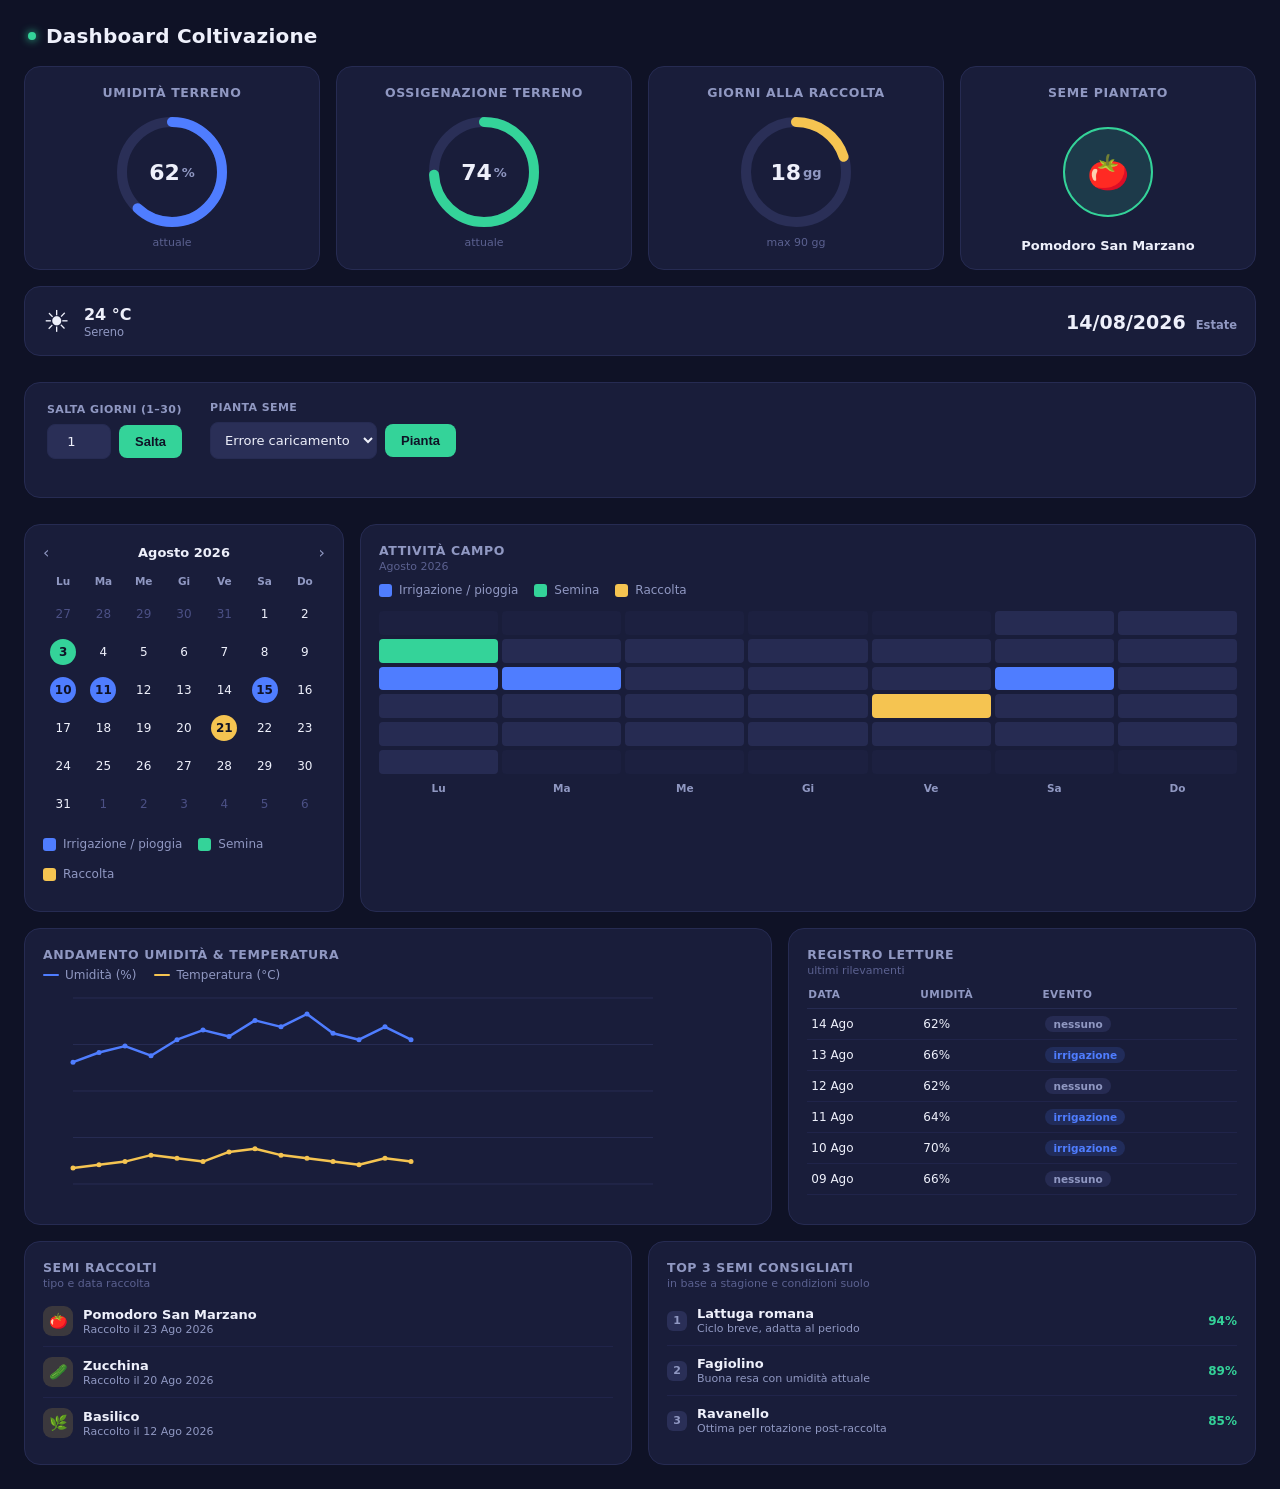
==== dashboard/dashboard.html @ 22bfe62a "all like previosly, but now i have demo of dashboard to do" ====
<!DOCTYPE html>
<html lang="it">
<head>
<meta charset="UTF-8">
<meta name="viewport" content="width=device-width, initial-scale=1.0">
<title>Dashboard Coltivazione</title>
<style>
  :root{
    --bg: #0f1226;
    --card: #191d3a;
    --card-border: #262b52;
    --text: #eef0fb;
    --text-dim: #9098c2;
    --track: #2a2f57;
    --blue: #4f7dff;     /* irrigazione / pioggia / umidità */
    --blue-soft: rgba(79,125,255,.16);
    --green: #34d399;    /* semina */
    --green-soft: rgba(52,211,153,.16);
    --yellow: #f5c451;   /* raccolta */
    --yellow-soft: rgba(245,196,81,.16);
    --grid-empty: #262b52;
    --radius: 16px;
  }
  *{box-sizing:border-box;}
  body{
    margin:0;
    background:var(--bg);
    color:var(--text);
    font-family:"Inter","Segoe UI",system-ui,-apple-system,sans-serif;
    padding:24px;
  }
  h1.page-title{
    font-size:20px;
    font-weight:700;
    letter-spacing:.2px;
    margin:0 0 18px 4px;
    display:flex;
    align-items:center;
    gap:10px;
  }
  h1.page-title .dot{width:8px;height:8px;border-radius:50%;background:var(--green);box-shadow:0 0 8px var(--green);}
  .grid{
    display:grid;
    grid-template-columns: repeat(4, 1fr);
    gap:16px;
    margin-bottom:16px;
  }
  .weather-bar{
    display:flex;
    align-items:center;
    justify-content:space-between;
    padding:14px 22px;
    margin:4px 0 26px;
  }
  .weather-left{display:flex;align-items:center;gap:14px;}
  .weather-icon{font-size:30px;line-height:1;}
  .weather-temp{font-size:16px;font-weight:700;}
  .weather-status{font-size:11.5px;color:var(--text-dim);margin-top:1px;}
  .weather-right{display:flex;align-items:baseline;gap:10px;}
  .weather-date{font-size:19px;color:var(--text);font-weight:700;}
  .weather-season{font-size:11.5px;color:var(--text-dim);font-weight:600;text-transform:capitalize;}
  .card{
    background:var(--card);
    border:1px solid var(--card-border);
    border-radius:var(--radius);
    padding:18px 18px 16px;
  }
  .card-title{
    font-size:12.5px;
    font-weight:600;
    color:var(--text-dim);
    text-transform:uppercase;
    letter-spacing:.6px;
    margin-bottom:2px;
  }
  .card-sub{
    font-size:11px;
    color:#5b6190;
  }

  /* ---- Gauges ---- */
  .gauge-card{display:flex;flex-direction:column;align-items:center;text-align:center;}
  .gauge-wrap{position:relative;width:120px;height:120px;margin:10px 0 4px;}
  .gauge-value{
    position:absolute; inset:0;
    display:flex; align-items:center; justify-content:center;
    font-size:22px; font-weight:700;
  }
  .gauge-value small{font-size:13px;color:var(--text-dim);margin-left:2px;font-weight:600;}

  /* ---- Row 2: calendar + heatmap ---- */
  .row2{
    display:grid;
    grid-template-columns: 320px 1fr;
    gap:16px;
    margin-bottom:16px;
  }
  .cal-header{display:flex;align-items:center;justify-content:space-between;margin-bottom:12px;}
  .cal-nav{cursor:pointer;color:var(--text-dim);font-size:16px;user-select:none;}
  .cal-title{font-size:13px;font-weight:600;}
  table.calendar{width:100%;border-collapse:collapse;}
  table.calendar th{
    font-size:10.5px;color:var(--text-dim);font-weight:600;padding-bottom:8px;
  }
  table.calendar td{
    text-align:center;
    font-size:12px;
    padding:6px 0;
    color:var(--text);
    position:relative;
  }
  table.calendar td span{
    display:inline-flex;
    align-items:center;justify-content:center;
    width:26px;height:26px;border-radius:50%;
  }
  td.dim span{color:#4b5085;}
  td.evt-irrigazione span{background:var(--blue);color:#0f1226;font-weight:700;}
  td.evt-semina span{background:var(--green);color:#0f1226;font-weight:700;}
  td.evt-raccolta span{background:var(--yellow);color:#0f1226;font-weight:700;}

  .heatmap-legend{display:flex;gap:16px;margin:10px 0 14px;flex-wrap:wrap;}
  .legend-item{display:flex;align-items:center;gap:7px;font-size:12px;color:var(--text-dim);}
  .legend-swatch{width:13px;height:13px;border-radius:3px;}
  .heatmap-body{display:flex;flex-direction:column;gap:4px;}
  .heatmap-grid{
    display:grid;
    gap:4px;
  }
  .hm-row{display:grid;gap:4px;grid-auto-flow:column;}
  .hm-cell{
    aspect-ratio:5/1;
    max-height:24px;
    border-radius:4px;
    background:var(--grid-empty);
  }
  .hm-cell.irrigazione{background:var(--blue);}
  .hm-cell.semina{background:var(--green);}
  .hm-cell.raccolta{background:var(--yellow);}
  .heatmap-cols{display:grid;gap:4px;font-size:10.5px;font-weight:600;color:var(--text-dim);text-align:center;margin-top:4px;}

  /* ---- Row3: chart + table ---- */
  .row3{
    display:grid;
    grid-template-columns: 1.6fr 1fr;
    gap:16px;
    margin-bottom:16px;
  }
  .chart-legend{display:flex;gap:18px;margin:6px 0 6px;}
  .chart-legend span{font-size:12px;color:var(--text-dim);display:flex;align-items:center;gap:6px;}
  .legend-line{width:16px;height:2px;border-radius:1px;}
  .chart-card{position:relative;}
  .chart-scroll{overflow-x:auto;overflow-y:hidden;}
  .chart-scroll::-webkit-scrollbar{height:6px;}
  .chart-scroll::-webkit-scrollbar-thumb{background:var(--track);border-radius:3px;}
  .chart-tooltip{
    position:absolute;
    display:none;
    pointer-events:none;
    background:#11142a;
    border:1px solid var(--card-border);
    border-radius:10px;
    padding:8px 10px;
    font-size:12px;
    white-space:nowrap;
    box-shadow:0 6px 18px rgba(0,0,0,.35);
    z-index:10;
  }
  .chart-tooltip .tt-date{font-weight:700;margin-bottom:4px;color:var(--text);}
  .chart-tooltip .tt-row{display:flex;align-items:center;gap:6px;color:var(--text-dim);margin-top:2px;}
  .chart-tooltip .tt-dot{width:8px;height:8px;border-radius:50%;flex-shrink:0;}
  .chart-vline{stroke:var(--text-dim);stroke-width:1;stroke-dasharray:3 3;opacity:.5;}
  table.readings{width:100%;border-collapse:collapse;font-size:12px;}
  table.readings th{
    text-align:left;color:var(--text-dim);font-weight:600;font-size:10.5px;
    text-transform:uppercase;letter-spacing:.4px;padding-bottom:8px;border-bottom:1px solid var(--card-border);
  }
  table.readings td{padding:7px 4px;border-bottom:1px solid #20244a;}
  .badge{
    display:inline-block;padding:2px 8px;border-radius:20px;font-size:10.5px;font-weight:700;
  }
  .badge.irrigazione{background:var(--blue-soft);color:var(--blue);}
  .badge.semina{background:var(--green-soft);color:var(--green);}
  .badge.raccolta{background:var(--yellow-soft);color:var(--yellow);}
  .badge.nessuno{background:#262b52;color:var(--text-dim);}

  /* ---- Row4: lists ---- */
  .row4{
    display:grid;
    grid-template-columns: 1fr 1fr;
    gap:16px;
  }
  .list-item{
    display:flex;align-items:center;justify-content:space-between;
    padding:10px 0;border-bottom:1px solid #20244a;
  }
  .list-item:last-child{border-bottom:none;}
  .li-left{display:flex;align-items:center;gap:10px;}
  .seed-icon{
    width:30px;height:30px;border-radius:9px;
    display:flex;align-items:center;justify-content:center;
    font-size:15px;flex-shrink:0;
  }
  .seed-name{font-size:13px;font-weight:600;}
  .seed-sub{font-size:11px;color:var(--text-dim);margin-top:1px;}
  .rank{
    width:20px;height:20px;border-radius:6px;background:var(--track);
    display:flex;align-items:center;justify-content:center;
    font-size:11px;font-weight:700;color:var(--text-dim);flex-shrink:0;
  }
  .score{font-size:12px;font-weight:700;color:var(--green);}

  /* ---- Controlli campo (comandi verso plantation_manager/terreno.py) ---- */
  .controls-bar{
    display:flex;
    gap:28px;
    flex-wrap:wrap;
    align-items:flex-end;
    margin:4px 0 26px;
    padding:18px 22px;
  }
  .control-group label{
    display:block;
    font-size:11px;
    color:var(--text-dim);
    font-weight:600;
    text-transform:uppercase;
    letter-spacing:.4px;
    margin-bottom:8px;
  }
  .control-row{display:flex;gap:8px;align-items:center;}
  .control-input, .control-select{
    background:var(--track);
    border:1px solid var(--card-border);
    border-radius:8px;
    color:var(--text);
    padding:9px 10px;
    font-size:13px;
    font-family:inherit;
  }
  .control-input{width:64px;text-align:center;}
  .control-select{min-width:160px;}
  .control-btn{
    background:var(--green);
    color:#0f1226;
    border:none;
    border-radius:8px;
    padding:9px 16px;
    font-size:13px;
    font-weight:700;
    cursor:pointer;
    white-space:nowrap;
  }
  .control-btn:disabled{
    background:var(--track);
    color:var(--text-dim);
    cursor:not-allowed;
  }
  .control-msg{font-size:11px;margin-top:6px;min-height:14px;}
  .control-msg.ok{color:var(--green);}
  .control-msg.errore{color:#f26d6d;}

  @media (max-width:1050px){
    .grid{grid-template-columns:repeat(2,1fr);}
    .row2, .row3, .row4{grid-template-columns:1fr;}
  }
</style>
</head>
<body>

<h1 class="page-title"><span class="dot"></span>Dashboard Coltivazione</h1>

<!-- ============ RIGA 1: GAUGE ============ -->
<div class="grid" id="gaugesRow"></div>

<!-- ============ ZONA METEO ============ -->
<div class="card weather-bar" id="weatherBar">
  <div class="weather-left">
    <span class="weather-icon" id="weatherIcon">☀️</span>
    <div>
      <div class="weather-temp" id="weatherTemp">-- °C</div>
      <div class="weather-status" id="weatherStatus">Sereno</div>
    </div>
  </div>
  <div class="weather-right">
    <div class="weather-date" id="weatherDate">--</div>
    <div class="weather-season" id="weatherSeason">--</div>
  </div>
</div>

<!-- ============ CONTROLLI CAMPO ============ -->
<div class="card controls-bar" id="controlsBar">
  <div class="control-group">
    <label>Salta giorni (1–30)</label>
    <div class="control-row">
      <input type="number" id="inputGiorni" class="control-input" min="1" max="30" value="1">
      <button id="btnAvanzaGiorni" class="control-btn">Salta</button>
    </div>
    <div id="msgAvanzaGiorni" class="control-msg"></div>
  </div>

  <div class="control-group">
    <label>Pianta seme</label>
    <div class="control-row">
      <select id="selectSeme" class="control-select">
        <option value="">Caricamento...</option>
      </select>
      <button id="btnPiantaSeme" class="control-btn">Pianta</button>
    </div>
    <div id="msgPiantaSeme" class="control-msg"></div>
  </div>
</div>

<!-- ============ RIGA 2: CALENDARIO + HEATMAP ============ -->
<div class="row2">
  <div class="card">
    <div class="cal-header">
      <span class="cal-nav" id="calPrev">&#8249;</span>
      <span class="cal-title" id="calTitle"></span>
      <span class="cal-nav" id="calNext">&#8250;</span>
    </div>
    <table class="calendar" id="calendarTable"></table>
    <div class="heatmap-legend" style="margin-top:14px;">
      <div class="legend-item"><span class="legend-swatch" style="background:var(--blue)"></span>Irrigazione / pioggia</div>
      <div class="legend-item"><span class="legend-swatch" style="background:var(--green)"></span>Semina</div>
      <div class="legend-item"><span class="legend-swatch" style="background:var(--yellow)"></span>Raccolta</div>
    </div>
  </div>

  <div class="card">
    <div class="card-title">Attività campo</div>
    <div class="card-sub" id="hmSub">per settimana del mese</div>
    <div class="heatmap-legend">
      <div class="legend-item"><span class="legend-swatch" style="background:var(--blue)"></span>Irrigazione / pioggia</div>
      <div class="legend-item"><span class="legend-swatch" style="background:var(--green)"></span>Semina</div>
      <div class="legend-item"><span class="legend-swatch" style="background:var(--yellow)"></span>Raccolta</div>
    </div>
    <div class="heatmap-body">
      <div class="heatmap-grid" id="hmGrid"></div>
      <div class="heatmap-cols" id="hmCols"></div>
    </div>
  </div>
</div>

<!-- ============ RIGA 3: GRAFICO + TABELLA ============ -->
<div class="row3">
  <div class="card chart-card">
    <div class="card-title">Andamento umidità &amp; temperatura</div>
    <div class="chart-legend">
      <span><span class="legend-line" style="background:var(--blue)"></span>Umidità (%)</span>
      <span><span class="legend-line" style="background:var(--yellow)"></span>Temperatura (°C)</span>
    </div>
    <div class="chart-scroll" id="chartScroll">
      <svg id="lineChart" viewBox="0 0 620 220" style="height:220px;display:block;"></svg>
    </div>
    <div class="chart-tooltip" id="chartTooltip"></div>
  </div>

  <div class="card">
    <div class="card-title">Registro letture</div>
    <div class="card-sub">ultimi rilevamenti</div>
    <table class="readings" style="margin-top:10px;">
      <thead><tr><th>Data</th><th>Umidità</th><th>Evento</th></tr></thead>
      <tbody id="readingsBody"></tbody>
    </table>
  </div>
</div>

<!-- ============ RIGA 4: LISTE SEMI ============ -->
<div class="row4">
  <div class="card">
    <div class="card-title">Semi raccolti</div>
    <div class="card-sub">tipo e data raccolta</div>
    <div id="harvestedList" style="margin-top:6px;"></div>
  </div>
  <div class="card">
    <div class="card-title">Top 3 semi consigliati</div>
    <div class="card-sub">in base a stagione e condizioni suolo</div>
    <div id="recommendedList" style="margin-top:6px;"></div>
  </div>
</div>

<script>
/* =========================================================================
   DATI — sostituisci questo blocco con i dati reali del tuo programma.
   Puoi:
   1) sostituire direttamente i valori qui sotto, oppure
   2) sostituire l'intero oggetto DATA con il risultato di una fetch() al
      tuo backend, rispettando la stessa struttura. Vedi loadData() in fondo.
   ========================================================================= */
const DATA = {
  gauges: [
    { label: "Umidità terreno",        value: 62,  unit: "%",  color: "var(--blue)"   },
    { label: "Ossigenazione terreno",  value: 74,  unit: "%",  color: "var(--green)"  },
    { label: "Giorni alla raccolta",   value: 18,  unit: "gg", color: "var(--yellow)", max: 90 },
    // Seme attualmente piantato nel campo. Se il campo è vuoto, imposta seed: null (mostrerà "Vuoto").
    { type: "seed", label: "Seme piantato", seed: "Pomodoro San Marzano", icon: "🍅" }
  ],

  // Dati meteo mostrati nella zona in alto. Il backend li espone dentro
  // to_dashboard_data() come blocco "meteo": {data, temperatura, piove}.
  meteo: { data: "14/08/2026", stagione: "estate", temperatura: 24, piove: false },

  // Eventi calendario. Chiave = data completa "YYYY-MM-DD", valore = tipo evento:
  // "irrigazione" | "semina" | "raccolta"
  // Il calendario è navigabile liberamente su qualsiasi mese/anno (passato o futuro):
  // basta che il tuo programma invii qui le date reali via API, non serve limitarsi
  // al mese corrente. Nella realtà la semina avviene circa ogni 2 mesi e la raccolta
  // è un evento puntuale (un giorno solo) per ciclo colturale.
  calendar: {
    // mese mostrato all'apertura della dashboard (indice 0 = gennaio)
    initialYear: 2026, initialMonth: 7, // Agosto 2026
    events: {
      "2026-06-05": "semina",           // semina ciclo precedente
      "2026-08-03": "semina",           // nuova semina (~2 mesi dopo)
      "2026-08-10": "irrigazione",
      "2026-08-11": "irrigazione",
      "2026-08-15": "irrigazione",
      "2026-08-21": "raccolta",         // un solo giorno di raccolta per ciclo
      "2026-10-03": "semina"            // prossima semina prevista (~2 mesi dopo)
    }
  },

  // NOTA: la card "Attività campo" (heatmap) non ha più dati propri: viene
  // generata automaticamente dagli stessi eventi di "calendar.events" qui sopra,
  // mostrando il mese attualmente visualizzato nel calendario (4-6 righe = settimane
  // del mese, 7 colonne = giorni della settimana). Basta popolare calendar.events
  // e la heatmap si aggiorna da sola in sincrono col calendario.

  // Serie storiche per il grafico
  trend: {
    labels: ["1","2","3","4","5","6","7","8","9","10","11","12","13","14"],
    umidita: [55,58,60,57,62,65,63,68,66,70,64,62,66,62],
    temperatura: [22,23,24,26,25,24,27,28,26,25,24,23,25,24]
  },

  // Ultime letture (tabella a destra)
  readings: [
    { data: "14 Ago", umidita: "62%", evento: "nessuno" },
    { data: "13 Ago", umidita: "66%", evento: "irrigazione" },
    { data: "12 Ago", umidita: "62%", evento: "nessuno" },
    { data: "11 Ago", umidita: "64%", evento: "irrigazione" },
    { data: "10 Ago", umidita: "70%", evento: "irrigazione" },
    { data: "09 Ago", umidita: "66%", evento: "nessuno" }
  ],

  // Lista semi raccolti
  harvested: [
    { seed: "Pomodoro San Marzano", icon: "🍅", date: "23 Ago 2026", color: "var(--yellow-soft)" },
    { seed: "Zucchina",             icon: "🥒", date: "20 Ago 2026", color: "var(--yellow-soft)" },
    { seed: "Basilico",             icon: "🌿", date: "12 Ago 2026", color: "var(--yellow-soft)" }
  ],

  // Top 3 semi consigliati da piantare
  recommended: [
    { seed: "Lattuga romana", reason: "Ciclo breve, adatta al periodo", score: "94%" },
    { seed: "Fagiolino",      reason: "Buona resa con umidità attuale", score: "89%" },
    { seed: "Ravanello",      reason: "Ottima per rotazione post-raccolta", score: "85%" }
  ]
};

/* ============================= RENDER ============================= */

// --- Zona meteo (data, temperatura, sole/pioggia) ---
function renderWeather(){
  const m = DATA.meteo || {};
  document.getElementById("weatherDate").textContent = m.data || "--";
  document.getElementById("weatherTemp").textContent =
    (m.temperatura !== undefined && m.temperatura !== null ? m.temperatura : "--") + " °C";
  document.getElementById("weatherSeason").textContent =
    m.stagione ? m.stagione.charAt(0).toUpperCase() + m.stagione.slice(1) : "--";
  const piove = !!m.piove;
  document.getElementById("weatherIcon").textContent = piove ? "🌧️" : "☀️";
  document.getElementById("weatherStatus").textContent = piove ? "Pioggia" : "Sereno";
}

// --- Gauges ---
function renderGauges(){
  const wrap = document.getElementById("gaugesRow");
  wrap.innerHTML = "";
  DATA.gauges.forEach(g=>{

    // --- Card "seme piantato": niente gauge circolare, solo stato testuale ---
    if(g.type === "seed"){
      const isEmpty = !g.seed;
      const card = document.createElement("div");
      card.className = "card gauge-card";
      card.innerHTML = `
        <div class="card-title">${g.label}</div>
        <div class="gauge-wrap" style="display:flex;align-items:center;justify-content:center;">
          <div style="
            width:90px;height:90px;border-radius:50%;
            display:flex;align-items:center;justify-content:center;
            font-size:34px;
            background:${isEmpty ? "var(--track)" : "var(--green-soft)"};
            border:2px solid ${isEmpty ? "var(--card-border)" : "var(--green)"};
          ">${isEmpty ? "—" : (g.icon || "🌱")}</div>
        </div>
        <div class="card-sub" style="font-size:13px;font-weight:700;color:${isEmpty ? "var(--text-dim)" : "var(--text)"};margin-top:2px;">
          ${isEmpty ? "Vuoto" : g.seed}
        </div>
      `;
      wrap.appendChild(card);
      return;
    }

    // --- Card gauge circolare standard ---
    const max = g.max || 100;
    const pct = Math.min(100, Math.round((g.value/max)*100));
    const r = 50, c = 2*Math.PI*r;
    const offset = c - (pct/100)*c;
    const card = document.createElement("div");
    card.className = "card gauge-card";
    card.innerHTML = `
      <div class="card-title">${g.label}</div>
      <div class="gauge-wrap">
        <svg viewBox="0 0 120 120" width="120" height="120">
          <circle cx="60" cy="60" r="${r}" fill="none" stroke="var(--track)" stroke-width="10"/>
          <circle cx="60" cy="60" r="${r}" fill="none" stroke="${g.color}" stroke-width="10"
            stroke-linecap="round" stroke-dasharray="${c}" stroke-dashoffset="${offset}"
            transform="rotate(-90 60 60)"/>
        </svg>
        <div class="gauge-value">${g.value}<small>${g.unit}</small></div>
      </div>
      <div class="card-sub">${g.max ? "max "+g.max+" "+g.unit : "attuale"}</div>
    `;
    wrap.appendChild(card);
  });
}

// --- Calendario ---
// Stato di navigazione: quale mese/anno è mostrato in questo momento.
// Non è vincolato ai dati: puoi scorrere liberamente avanti/indietro su
// qualsiasi mese, anche oltre il 2026 (passato o futuro).
const calState = {
  year: DATA.calendar.initialYear,
  month: DATA.calendar.initialMonth // 0 = gennaio ... 11 = dicembre
};

const MONTH_NAMES = ["Gennaio","Febbraio","Marzo","Aprile","Maggio","Giugno",
                      "Luglio","Agosto","Settembre","Ottobre","Novembre","Dicembre"];

function pad2(n){ return String(n).padStart(2,"0"); }

function calNavigate(delta){
  calState.month += delta;
  if(calState.month > 11){ calState.month = 0; calState.year++; }
  if(calState.month < 0){ calState.month = 11; calState.year--; }
  renderCalendar();
  renderHeatmap(); // "Attività campo" segue lo stesso mese del calendario
}

function renderCalendar(){
  const { year, month } = calState;
  document.getElementById("calTitle").textContent = `${MONTH_NAMES[month]} ${year}`;
  const table = document.getElementById("calendarTable");
  const firstDay = new Date(year, month, 1);
  const startOffset = (firstDay.getDay()+6)%7; // lun=0
  const daysInMonth = new Date(year, month+1, 0).getDate();
  const daysPrevMonth = new Date(year, month, 0).getDate();

  let html = "<tr>" + ["Lu","Ma","Me","Gi","Ve","Sa","Do"].map(d=>`<th>${d}</th>`).join("") + "</tr>";
  let day = 1 - startOffset;
  for(let w=0; w<6; w++){
    html += "<tr>";
    for(let d=0; d<7; d++){
      if(day < 1){
        html += `<td class="dim"><span>${daysPrevMonth+day}</span></td>`;
      } else if(day > daysInMonth){
        html += `<td class="dim"><span>${day-daysInMonth}</span></td>`;
      } else {
        const dateKey = `${year}-${pad2(month+1)}-${pad2(day)}`;
        const evt = DATA.calendar.events[dateKey];
        const cls = evt ? "evt-"+evt : "";
        html += `<td class="${cls}"><span>${day}</span></td>`;
      }
      day++;
    }
    html += "</tr>";
    if(day > daysInMonth) break;
  }
  table.innerHTML = html;
}

// --- Heatmap "Attività campo" ---
// Mostra lo stesso mese attualmente visualizzato nel calendario (calState),
// come griglia settimane-del-mese (righe) x giorni-della-settimana (colonne),
// usando gli stessi eventi di DATA.calendar.events. Righe/colonne restano
// sempre sincronizzate col calendario perché condividono lo stesso stato.
function renderHeatmap(){
  const { year, month } = calState;
  const gridEl = document.getElementById("hmGrid");
  const colsEl = document.getElementById("hmCols");
  const subEl = document.getElementById("hmSub");

  const dayLabels = ["Lu","Ma","Me","Gi","Ve","Sa","Do"];
  const firstDay = new Date(year, month, 1);
  const startOffset = (firstDay.getDay()+6)%7; // lun=0
  const daysInMonth = new Date(year, month+1, 0).getDate();

  const weeks = [];
  let day = 1 - startOffset;
  for(let w=0; w<6; w++){
    const week = [];
    for(let d=0; d<7; d++){
      if(day >= 1 && day <= daysInMonth){
        const dateKey = `${year}-${pad2(month+1)}-${pad2(day)}`;
        week.push({ day, evt: DATA.calendar.events[dateKey] || null });
      } else {
        week.push(null);
      }
      day++;
    }
    weeks.push(week);
    if(day > daysInMonth) break;
  }

  subEl.textContent = `${MONTH_NAMES[month]} ${year}`;

  gridEl.style.gridTemplateRows = `repeat(${weeks.length}, 1fr)`;
  gridEl.innerHTML = "";
  weeks.forEach(week=>{
    const rowEl = document.createElement("div");
    rowEl.className = "hm-row";
    rowEl.style.gridTemplateColumns = `repeat(${dayLabels.length}, 1fr)`;
    week.forEach(cellData=>{
      const cell = document.createElement("div");
      const val = cellData ? cellData.evt : null;
      cell.className = "hm-cell" + (val ? " "+val : "");
      cell.title = cellData ? (cellData.evt || "nessun evento") + " — giorno " + cellData.day : "";
      if(!cellData) cell.style.opacity = "0.25";
      rowEl.appendChild(cell);
    });
    gridEl.appendChild(rowEl);
  });

  colsEl.style.gridTemplateColumns = `repeat(${dayLabels.length}, 1fr)`;
  colsEl.innerHTML = dayLabels.map(d=>`<div>${d}</div>`).join("");
}

// --- Grafico linee (SVG semplice, senza librerie esterne) ---
// Ogni punto e' interattivo: passandoci sopra il cursore (o toccandolo,
// su mobile) compare un tooltip con data, umidita' e temperatura di
// quel giorno. Un cerchio "hit-area" invisibile e piu' largo di quello
// visibile rende piu' facile centrare il punto col mouse.
function renderLineChart(){
  const svg = document.getElementById("lineChart");
  const tooltip = document.getElementById("chartTooltip");
  const card = svg.closest(".chart-card");
  const { labels, umidita, temperatura } = DATA.trend;

  if(!labels || labels.length === 0){
    svg.innerHTML = "";
    return;
  }

  const H = 220, padL = 30, padR = 10, padT = 10, padB = 24;
  const plotH = H - padT - padB;

  // Spaziatura FISSA tra un punto e il successivo: la larghezza del disegno
  // cresce con i dati (e il contenitore scrolla) invece di stirare/comprimere
  // tutti i punti dentro una larghezza fissa. Cosi' il grafico non si
  // "schiaccia" piu' man mano che passano i giorni.
  const STEP = 26;
  const minPlotW = 580; // larghezza minima quando ci sono pochi punti
  const plotW = Math.max(minPlotW, STEP * Math.max(0, labels.length - 1));
  const W = padL + padR + plotW;

  svg.setAttribute("viewBox", `0 0 ${W} ${H}`);
  svg.setAttribute("width", W);
  svg.style.width = W + "px";

  const allVals = [...umidita, ...temperatura];
  const minV = Math.min(...allVals) - 5, maxV = Math.max(...allVals) + 5;

  const x = i => labels.length > 1 ? padL + i * STEP : padL + plotW/2;
  const y = v => padT + plotH - ((v-minV)/(maxV-minV)) * plotH;

  const pathFor = arr => arr.map((v,i)=> (i===0?"M":"L") + x(i).toFixed(1) + "," + y(v).toFixed(1)).join(" ");

  let gridLines = "";
  for(let i=0;i<=4;i++){
    const yy = padT + (plotH/4)*i;
    gridLines += `<line x1="${padL}" y1="${yy}" x2="${W-padR}" y2="${yy}" stroke="#262b52" stroke-width="1"/>`;
  }

  let dots = "";
  let hitAreas = "";
  temperatura.forEach((v,i)=> dots += `<circle class="chart-dot" data-i="${i}" data-series="temp" cx="${x(i)}" cy="${y(v)}" r="2.5" fill="var(--yellow)"/>`);
  umidita.forEach((v,i)=> dots += `<circle class="chart-dot" data-i="${i}" data-series="umid" cx="${x(i)}" cy="${y(v)}" r="2.5" fill="var(--blue)"/>`);
  labels.forEach((_,i)=> hitAreas += `<circle class="chart-hit" data-i="${i}" cx="${x(i)}" cy="${padT + plotH/2}" r="12" fill="transparent" style="cursor:pointer"/>`);

  svg.innerHTML = `
    <g id="chartVLine" style="display:none;"><line class="chart-vline" x1="0" y1="${padT}" x2="0" y2="${padT+plotH}"/></g>
    ${gridLines}
    <path d="${pathFor(temperatura)}" fill="none" stroke="var(--yellow)" stroke-width="2.5" stroke-linejoin="round" stroke-linecap="round"/>
    <path d="${pathFor(umidita)}" fill="none" stroke="var(--blue)" stroke-width="2.5" stroke-linejoin="round" stroke-linecap="round"/>
    ${dots}
    ${hitAreas}
  `;

  const vLine = document.getElementById("chartVLine");

  function mostraTooltip(i, clientX, clientY){
    const cardRect = card.getBoundingClientRect();
    const dotsAtI = svg.querySelectorAll(`.chart-dot[data-i="${i}"]`);
    dotsAtI.forEach(d => d.setAttribute("r", 4.5));

    vLine.style.display = "block";
    vLine.querySelector("line").setAttribute("x1", x(i).toFixed(1));
    vLine.querySelector("line").setAttribute("x2", x(i).toFixed(1));

    tooltip.innerHTML = `
      <div class="tt-date">${labels[i]}</div>
      <div class="tt-row"><span class="tt-dot" style="background:var(--blue)"></span>Umidità: ${umidita[i]}%</div>
      <div class="tt-row"><span class="tt-dot" style="background:var(--yellow)"></span>Temperatura: ${temperatura[i]}°C</div>
    `;
    tooltip.style.display = "block";

    // Posiziona il tooltip vicino al cursore, evitando che esca dalla card.
    let left = clientX - cardRect.left + 14;
    let top = clientY - cardRect.top - 14;
    const ttW = 150, ttH = 70;
    if(left + ttW > cardRect.width) left = clientX - cardRect.left - ttW - 14;
    if(top < 0) top = 4;
    if(top + ttH > cardRect.height) top = cardRect.height - ttH - 4;
    tooltip.style.left = left + "px";
    tooltip.style.top = top + "px";
  }

  function nascondiTooltip(){
    tooltip.style.display = "none";
    vLine.style.display = "none";
    svg.querySelectorAll(".chart-dot").forEach(d => d.setAttribute("r", 2.5));
  }

  svg.querySelectorAll(".chart-hit").forEach(hit=>{
    const i = hit.dataset.i;
    hit.addEventListener("mouseenter", (e)=> mostraTooltip(i, e.clientX, e.clientY));
    hit.addEventListener("mousemove", (e)=> mostraTooltip(i, e.clientX, e.clientY));
    hit.addEventListener("mouseleave", nascondiTooltip);
    // touch: tap per mostrare/nascondere, utile su mobile
    hit.addEventListener("touchstart", (e)=>{
      e.preventDefault();
      const t = e.touches[0];
      mostraTooltip(i, t.clientX, t.clientY);
    }, { passive:false });
  });
  svg.addEventListener("touchend", nascondiTooltip);

  // Scorre automaticamente fino all'ultimo giorno registrato (il piu' recente),
  // cosi' l'utente vede sempre il dato di oggi senza dover scrollare a mano.
  const scrollWrap = document.getElementById("chartScroll");
  scrollWrap.scrollLeft = scrollWrap.scrollWidth;
}

// --- Tabella letture ---
function renderReadings(){
  const body = document.getElementById("readingsBody");
  body.innerHTML = DATA.readings.map(r=>`
    <tr>
      <td>${r.data}</td>
      <td>${r.umidita}</td>
      <td><span class="badge ${r.evento}">${r.evento}</span></td>
    </tr>
  `).join("");
}

// --- Liste semi ---
function renderLists(){
  const hEl = document.getElementById("harvestedList");
  hEl.innerHTML = DATA.harvested.map(h=>`
    <div class="list-item">
      <div class="li-left">
        <div class="seed-icon" style="background:${h.color}">${h.icon}</div>
        <div>
          <div class="seed-name">${h.seed}</div>
          <div class="seed-sub">Raccolto il ${h.date}</div>
        </div>
      </div>
    </div>
  `).join("");

  const rEl = document.getElementById("recommendedList");
  rEl.innerHTML = DATA.recommended.map((r,i)=>`
    <div class="list-item">
      <div class="li-left">
        <div class="rank">${i+1}</div>
        <div>
          <div class="seed-name">${r.seed}</div>
          <div class="seed-sub">${r.reason}</div>
        </div>
      </div>
      <div class="score">${r.score}</div>
    </div>
  `).join("");
}

function renderAll(){
  renderGauges();
  renderWeather();
  renderCalendar();
  renderHeatmap();
  renderLineChart();
  renderReadings();
  renderLists();
}

/* =========================================================================
   INTEGRAZIONE COL BACKEND REALE
   L'oggetto DATA qui sopra resta come fallback/anteprima finché il primo
   fetch non risponde. Da quel momento in poi i dati reali (provenienti da
   VistaAggregata.to_dashboard_data(), vedi core/vista.py) sovrascrivono
   quelli di esempio e la dashboard si aggiorna ogni 3 secondi.
   ========================================================================= */
async function loadData(){
  try{
    const res = await fetch("http://localhost:8080/api/dashboard-data");
    const json = await res.json();
    Object.assign(DATA, json);
    renderAll();
  }catch(err){
    console.error("Errore nel caricamento dei dati dashboard:", err);
  }
}

renderAll();       // primo render immediato con i dati di esempio
loadData();         // subito dopo, sovrascrive con i dati reali
setInterval(loadData, 3000); // refresh automatico ogni 3 secondi

/* =========================================================================
   CONTROLLI CAMPO — comandi verso plantation_manager/terreno.py.
   Il backend (main.py) e' l'unica fonte di verita' per la validazione
   (range giorni, cooldown, catalogo semi): qui in JS replichiamo gli
   stessi limiti solo per dare un feedback immediato, MAI come unica
   difesa — un utente potrebbe sempre bypassare il browser e chiamare
   l'API direttamente.
   ========================================================================= */
const API_BASE = "http://localhost:8080";
const COOLDOWN_AVANZA_GIORNI_MS = 5000; // deve combaciare col cooldown lato server
let saltaSbloccatoAlle = 0; // timestamp (ms) da cui il bottone torna cliccabile

function mostraMessaggio(id, testo, tipo){
  const el = document.getElementById(id);
  el.textContent = testo;
  el.className = "control-msg" + (tipo ? " " + tipo : "");
}

// --- Popola la tendina semi dal catalogo del backend (core/semi.py) ---
// L'utente sceglie solo da qui: niente campo di testo libero, quindi
// niente refusi che farebbero ignorare il comando su terreno.py.
async function caricaListaSemi(){
  const sel = document.getElementById("selectSeme");
  try{
    const res = await fetch(`${API_BASE}/api/semi`);
    const json = await res.json();
    sel.innerHTML = json.semi
      .map(s => `<option value="${s.nome}">${s.label}</option>`)
      .join("");
  }catch(err){
    sel.innerHTML = `<option value="">Errore caricamento</option>`;
    console.error("Errore caricamento catalogo semi:", err);
  }
}

// --- Countdown visivo sul bottone "Salta": lo ridisabilita per tutta
// la durata del cooldown, cosi' non basta smettere di cliccare per un
// istante per rimandare subito un altro comando. ---
function avviaCountdownAvanzaGiorni(){
  const btn = document.getElementById("btnAvanzaGiorni");
  btn.disabled = true;
  const timer = setInterval(() => {
    const restanti = Math.ceil((saltaSbloccatoAlle - Date.now()) / 1000);
    if(restanti <= 0){
      btn.disabled = false;
      btn.textContent = "Salta";
      clearInterval(timer);
    } else {
      btn.textContent = `Attendi ${restanti}s`;
    }
  }, 250);
}

async function inviaAvanzaGiorni(){
  const btn = document.getElementById("btnAvanzaGiorni");
  if(btn.disabled) return; // richiesta gia' in volo o cooldown attivo

  const input = document.getElementById("inputGiorni");
  const giorni = parseInt(input.value, 10);
  if(!Number.isInteger(giorni) || giorni < 1 || giorni > 30){
    mostraMessaggio("msgAvanzaGiorni", "Inserisci un numero tra 1 e 30.", "errore");
    return;
  }

  btn.disabled = true; // disabilita SUBITO, prima ancora della risposta del server
  try{
    const res = await fetch(`${API_BASE}/api/comandi/avanza-giorni`, {
      method: "POST",
      headers: { "Content-Type": "application/json" },
      body: JSON.stringify({ giorni })
    });
    const json = await res.json();
    if(!res.ok){
      mostraMessaggio("msgAvanzaGiorni", json.errore || "Errore imprevisto.", "errore");
      btn.disabled = false; // rifiutato dal server: nessun cooldown da scontare
      return;
    }
    mostraMessaggio("msgAvanzaGiorni", `Salto di ${giorni} giorni inviato.`, "ok");
    saltaSbloccatoAlle = Date.now() + COOLDOWN_AVANZA_GIORNI_MS;
    avviaCountdownAvanzaGiorni();
  }catch(err){
    mostraMessaggio("msgAvanzaGiorni", "Impossibile contattare il backend.", "errore");
    btn.disabled = false;
  }
}

async function inviaPiantaSeme(){
  const btn = document.getElementById("btnPiantaSeme");
  const sel = document.getElementById("selectSeme");
  const nome = sel.value;
  if(!nome){
    mostraMessaggio("msgPiantaSeme", "Scegli un seme dalla lista.", "errore");
    return;
  }

  btn.disabled = true;
  try{
    const res = await fetch(`${API_BASE}/api/comandi/pianta-seme`, {
      method: "POST",
      headers: { "Content-Type": "application/json" },
      body: JSON.stringify({ nome })
    });
    const json = await res.json();
    if(!res.ok){
      mostraMessaggio("msgPiantaSeme", json.errore || "Errore imprevisto.", "errore");
    } else {
      mostraMessaggio("msgPiantaSeme", `Richiesta di semina per "${nome}" inviata.`, "ok");
    }
  }catch(err){
    mostraMessaggio("msgPiantaSeme", "Impossibile contattare il backend.", "errore");
  }finally{
    btn.disabled = false;
  }
}

document.getElementById("btnAvanzaGiorni").addEventListener("click", inviaAvanzaGiorni);
document.getElementById("btnPiantaSeme").addEventListener("click", inviaPiantaSeme);
caricaListaSemi();

// Navigazione calendario: click sulle frecce < e > per scorrere mese per mese,
// avanti o indietro, senza limiti di anno (utile per consultare stagioni passate
// o pianificare quelle future).
document.getElementById("calPrev").addEventListener("click", () => calNavigate(-1));
document.getElementById("calNext").addEventListener("click", () => calNavigate(1));
</script>
</body>
</html>
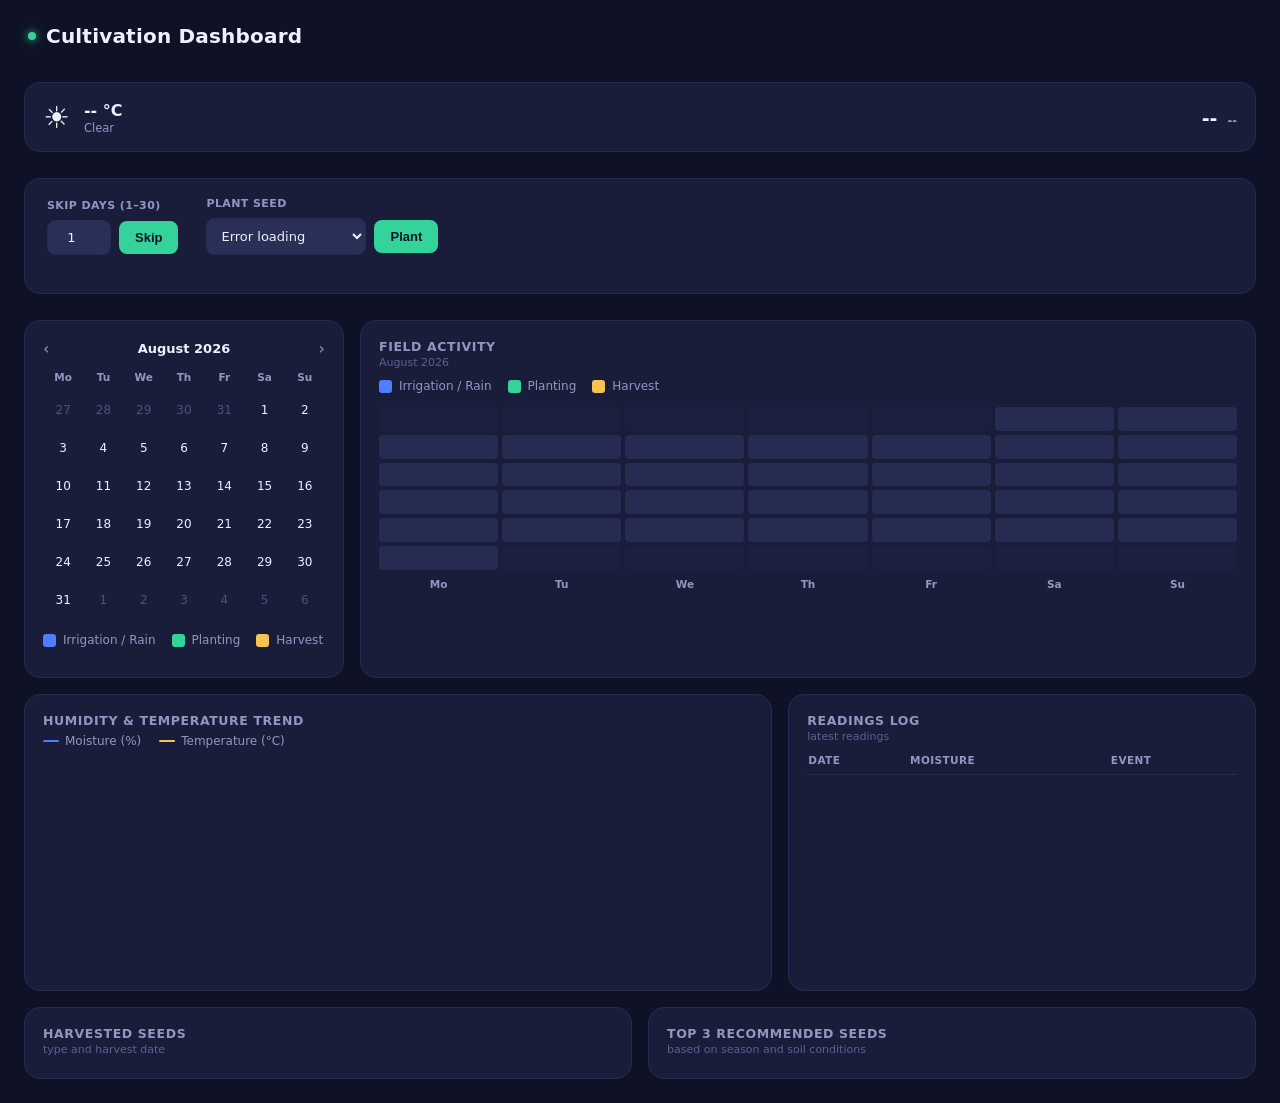
==== commit f101a33e: "to do (better dashboard, fix temperature, check the temperature telemattry, check the deposit)" ====
--- a/dashboard/dashboard.html
+++ b/dashboard/dashboard.html
@@ -1,9 +1,9 @@
 <!DOCTYPE html>
-<html lang="it">
+<html lang="en">
 <head>
 <meta charset="UTF-8">
 <meta name="viewport" content="width=device-width, initial-scale=1.0">
-<title>Dashboard Coltivazione</title>
+<title>Cultivation Dashboard</title>
 <style>
   :root{
     --bg: #0f1226;
@@ -12,11 +12,11 @@
     --text: #eef0fb;
     --text-dim: #9098c2;
     --track: #2a2f57;
-    --blue: #4f7dff;     /* irrigazione / pioggia / umidità */
+    --blue: #4f7dff;     /* irrigation / rain / moisture */
     --blue-soft: rgba(79,125,255,.16);
-    --green: #34d399;    /* semina */
+    --green: #34d399;    /* planting */
     --green-soft: rgba(52,211,153,.16);
-    --yellow: #f5c451;   /* raccolta */
+    --yellow: #f5c451;   /* harvest */
     --yellow-soft: rgba(245,196,81,.16);
     --grid-empty: #262b52;
     --radius: 16px;
@@ -115,9 +115,9 @@
     width:26px;height:26px;border-radius:50%;
   }
   td.dim span{color:#4b5085;}
-  td.evt-irrigazione span{background:var(--blue);color:#0f1226;font-weight:700;}
-  td.evt-semina span{background:var(--green);color:#0f1226;font-weight:700;}
-  td.evt-raccolta span{background:var(--yellow);color:#0f1226;font-weight:700;}
+  td.evt-irrigation span{background:var(--blue);color:#0f1226;font-weight:700;}
+  td.evt-planting span{background:var(--green);color:#0f1226;font-weight:700;}
+  td.evt-harvest span{background:var(--yellow);color:#0f1226;font-weight:700;}
 
   .heatmap-legend{display:flex;gap:16px;margin:10px 0 14px;flex-wrap:wrap;}
   .legend-item{display:flex;align-items:center;gap:7px;font-size:12px;color:var(--text-dim);}
@@ -134,9 +134,9 @@
     border-radius:4px;
     background:var(--grid-empty);
   }
-  .hm-cell.irrigazione{background:var(--blue);}
-  .hm-cell.semina{background:var(--green);}
-  .hm-cell.raccolta{background:var(--yellow);}
+  .hm-cell.irrigation{background:var(--blue);}
+  .hm-cell.planting{background:var(--green);}
+  .hm-cell.harvest{background:var(--yellow);}
   .heatmap-cols{display:grid;gap:4px;font-size:10.5px;font-weight:600;color:var(--text-dim);text-align:center;margin-top:4px;}
 
   /* ---- Row3: chart + table ---- */
@@ -179,10 +179,10 @@
   .badge{
     display:inline-block;padding:2px 8px;border-radius:20px;font-size:10.5px;font-weight:700;
   }
-  .badge.irrigazione{background:var(--blue-soft);color:var(--blue);}
-  .badge.semina{background:var(--green-soft);color:var(--green);}
-  .badge.raccolta{background:var(--yellow-soft);color:var(--yellow);}
-  .badge.nessuno{background:#262b52;color:var(--text-dim);}
+  .badge.irrigation{background:var(--blue-soft);color:var(--blue);}
+  .badge.planting{background:var(--green-soft);color:var(--green);}
+  .badge.harvest{background:var(--yellow-soft);color:var(--yellow);}
+  .badge.none{background:#262b52;color:var(--text-dim);}
 
   /* ---- Row4: lists ---- */
   .row4{
@@ -210,7 +210,7 @@
   }
   .score{font-size:12px;font-weight:700;color:var(--green);}
 
-  /* ---- Controlli campo (comandi verso plantation_manager/terreno.py) ---- */
+  /* ---- Controls ---- */
   .controls-bar{
     display:flex;
     gap:28px;
@@ -258,7 +258,7 @@
   }
   .control-msg{font-size:11px;margin-top:6px;min-height:14px;}
   .control-msg.ok{color:var(--green);}
-  .control-msg.errore{color:#f26d6d;}
+  .control-msg.error{color:#f26d6d;}
 
   @media (max-width:1050px){
     .grid{grid-template-columns:repeat(2,1fr);}
@@ -268,18 +268,18 @@
 </head>
 <body>
 
-<h1 class="page-title"><span class="dot"></span>Dashboard Coltivazione</h1>
-
-<!-- ============ RIGA 1: GAUGE ============ -->
+<h1 class="page-title"><span class="dot"></span>Cultivation Dashboard</h1>
+
+<!-- ============ ROW 1: GAUGES ============ -->
 <div class="grid" id="gaugesRow"></div>
 
-<!-- ============ ZONA METEO ============ -->
+<!-- ============ WEATHER BAR ============ -->
 <div class="card weather-bar" id="weatherBar">
   <div class="weather-left">
     <span class="weather-icon" id="weatherIcon">☀️</span>
     <div>
       <div class="weather-temp" id="weatherTemp">-- °C</div>
-      <div class="weather-status" id="weatherStatus">Sereno</div>
+      <div class="weather-status" id="weatherStatus">Clear</div>
     </div>
   </div>
   <div class="weather-right">
@@ -288,30 +288,30 @@
   </div>
 </div>
 
-<!-- ============ CONTROLLI CAMPO ============ -->
+<!-- ============ CONTROLS ============ -->
 <div class="card controls-bar" id="controlsBar">
   <div class="control-group">
-    <label>Salta giorni (1–30)</label>
+    <label>Skip Days (1–30)</label>
     <div class="control-row">
-      <input type="number" id="inputGiorni" class="control-input" min="1" max="30" value="1">
-      <button id="btnAvanzaGiorni" class="control-btn">Salta</button>
-    </div>
-    <div id="msgAvanzaGiorni" class="control-msg"></div>
+      <input type="number" id="inputDays" class="control-input" min="1" max="30" value="1">
+      <button id="btnSkipDays" class="control-btn">Skip</button>
+    </div>
+    <div id="msgSkipDays" class="control-msg"></div>
   </div>
 
   <div class="control-group">
-    <label>Pianta seme</label>
+    <label>Plant Seed</label>
     <div class="control-row">
-      <select id="selectSeme" class="control-select">
-        <option value="">Caricamento...</option>
+      <select id="selectSeed" class="control-select">
+        <option value="">Loading...</option>
       </select>
-      <button id="btnPiantaSeme" class="control-btn">Pianta</button>
-    </div>
-    <div id="msgPiantaSeme" class="control-msg"></div>
+      <button id="btnPlantSeed" class="control-btn">Plant</button>
+    </div>
+    <div id="msgPlantSeed" class="control-msg"></div>
   </div>
 </div>
 
-<!-- ============ RIGA 2: CALENDARIO + HEATMAP ============ -->
+<!-- ============ ROW 2: CALENDAR + HEATMAP ============ -->
 <div class="row2">
   <div class="card">
     <div class="cal-header">
@@ -321,19 +321,19 @@
     </div>
     <table class="calendar" id="calendarTable"></table>
     <div class="heatmap-legend" style="margin-top:14px;">
-      <div class="legend-item"><span class="legend-swatch" style="background:var(--blue)"></span>Irrigazione / pioggia</div>
-      <div class="legend-item"><span class="legend-swatch" style="background:var(--green)"></span>Semina</div>
-      <div class="legend-item"><span class="legend-swatch" style="background:var(--yellow)"></span>Raccolta</div>
+      <div class="legend-item"><span class="legend-swatch" style="background:var(--blue)"></span>Irrigation / Rain</div>
+      <div class="legend-item"><span class="legend-swatch" style="background:var(--green)"></span>Planting</div>
+      <div class="legend-item"><span class="legend-swatch" style="background:var(--yellow)"></span>Harvest</div>
     </div>
   </div>
 
   <div class="card">
-    <div class="card-title">Attività campo</div>
-    <div class="card-sub" id="hmSub">per settimana del mese</div>
+    <div class="card-title">Field Activity</div>
+    <div class="card-sub" id="hmSub">per week of the month</div>
     <div class="heatmap-legend">
-      <div class="legend-item"><span class="legend-swatch" style="background:var(--blue)"></span>Irrigazione / pioggia</div>
-      <div class="legend-item"><span class="legend-swatch" style="background:var(--green)"></span>Semina</div>
-      <div class="legend-item"><span class="legend-swatch" style="background:var(--yellow)"></span>Raccolta</div>
+      <div class="legend-item"><span class="legend-swatch" style="background:var(--blue)"></span>Irrigation / Rain</div>
+      <div class="legend-item"><span class="legend-swatch" style="background:var(--green)"></span>Planting</div>
+      <div class="legend-item"><span class="legend-swatch" style="background:var(--yellow)"></span>Harvest</div>
     </div>
     <div class="heatmap-body">
       <div class="heatmap-grid" id="hmGrid"></div>
@@ -342,13 +342,13 @@
   </div>
 </div>
 
-<!-- ============ RIGA 3: GRAFICO + TABELLA ============ -->
+<!-- ============ ROW 3: CHART + TABLE ============ -->
 <div class="row3">
   <div class="card chart-card">
-    <div class="card-title">Andamento umidità &amp; temperatura</div>
+    <div class="card-title">Humidity &amp; Temperature Trend</div>
     <div class="chart-legend">
-      <span><span class="legend-line" style="background:var(--blue)"></span>Umidità (%)</span>
-      <span><span class="legend-line" style="background:var(--yellow)"></span>Temperatura (°C)</span>
+      <span><span class="legend-line" style="background:var(--blue)"></span>Moisture (%)</span>
+      <span><span class="legend-line" style="background:var(--yellow)"></span>Temperature (°C)</span>
     </div>
     <div class="chart-scroll" id="chartScroll">
       <svg id="lineChart" viewBox="0 0 620 220" style="height:220px;display:block;"></svg>
@@ -357,130 +357,56 @@
   </div>
 
   <div class="card">
-    <div class="card-title">Registro letture</div>
-    <div class="card-sub">ultimi rilevamenti</div>
+    <div class="card-title">Readings Log</div>
+    <div class="card-sub">latest readings</div>
     <table class="readings" style="margin-top:10px;">
-      <thead><tr><th>Data</th><th>Umidità</th><th>Evento</th></tr></thead>
+      <thead><tr><th>Date</th><th>Moisture</th><th>Event</th></tr></thead>
       <tbody id="readingsBody"></tbody>
     </table>
   </div>
 </div>
 
-<!-- ============ RIGA 4: LISTE SEMI ============ -->
+<!-- ============ ROW 4: LISTS ============ -->
 <div class="row4">
   <div class="card">
-    <div class="card-title">Semi raccolti</div>
-    <div class="card-sub">tipo e data raccolta</div>
+    <div class="card-title">Harvested Seeds</div>
+    <div class="card-sub">type and harvest date</div>
     <div id="harvestedList" style="margin-top:6px;"></div>
   </div>
   <div class="card">
-    <div class="card-title">Top 3 semi consigliati</div>
-    <div class="card-sub">in base a stagione e condizioni suolo</div>
+    <div class="card-title">Top 3 Recommended Seeds</div>
+    <div class="card-sub">based on season and soil conditions</div>
     <div id="recommendedList" style="margin-top:6px;"></div>
   </div>
 </div>
 
 <script>
-/* =========================================================================
-   DATI — sostituisci questo blocco con i dati reali del tuo programma.
-   Puoi:
-   1) sostituire direttamente i valori qui sotto, oppure
-   2) sostituire l'intero oggetto DATA con il risultato di una fetch() al
-      tuo backend, rispettando la stessa struttura. Vedi loadData() in fondo.
-   ========================================================================= */
 const DATA = {
-  gauges: [
-    { label: "Umidità terreno",        value: 62,  unit: "%",  color: "var(--blue)"   },
-    { label: "Ossigenazione terreno",  value: 74,  unit: "%",  color: "var(--green)"  },
-    { label: "Giorni alla raccolta",   value: 18,  unit: "gg", color: "var(--yellow)", max: 90 },
-    // Seme attualmente piantato nel campo. Se il campo è vuoto, imposta seed: null (mostrerà "Vuoto").
-    { type: "seed", label: "Seme piantato", seed: "Pomodoro San Marzano", icon: "🍅" }
-  ],
-
-  // Dati meteo mostrati nella zona in alto. Il backend li espone dentro
-  // to_dashboard_data() come blocco "meteo": {data, temperatura, piove}.
-  meteo: { data: "14/08/2026", stagione: "estate", temperatura: 24, piove: false },
-
-  // Eventi calendario. Chiave = data completa "YYYY-MM-DD", valore = tipo evento:
-  // "irrigazione" | "semina" | "raccolta"
-  // Il calendario è navigabile liberamente su qualsiasi mese/anno (passato o futuro):
-  // basta che il tuo programma invii qui le date reali via API, non serve limitarsi
-  // al mese corrente. Nella realtà la semina avviene circa ogni 2 mesi e la raccolta
-  // è un evento puntuale (un giorno solo) per ciclo colturale.
-  calendar: {
-    // mese mostrato all'apertura della dashboard (indice 0 = gennaio)
-    initialYear: 2026, initialMonth: 7, // Agosto 2026
-    events: {
-      "2026-06-05": "semina",           // semina ciclo precedente
-      "2026-08-03": "semina",           // nuova semina (~2 mesi dopo)
-      "2026-08-10": "irrigazione",
-      "2026-08-11": "irrigazione",
-      "2026-08-15": "irrigazione",
-      "2026-08-21": "raccolta",         // un solo giorno di raccolta per ciclo
-      "2026-10-03": "semina"            // prossima semina prevista (~2 mesi dopo)
-    }
-  },
-
-  // NOTA: la card "Attività campo" (heatmap) non ha più dati propri: viene
-  // generata automaticamente dagli stessi eventi di "calendar.events" qui sopra,
-  // mostrando il mese attualmente visualizzato nel calendario (4-6 righe = settimane
-  // del mese, 7 colonne = giorni della settimana). Basta popolare calendar.events
-  // e la heatmap si aggiorna da sola in sincrono col calendario.
-
-  // Serie storiche per il grafico
-  trend: {
-    labels: ["1","2","3","4","5","6","7","8","9","10","11","12","13","14"],
-    umidita: [55,58,60,57,62,65,63,68,66,70,64,62,66,62],
-    temperatura: [22,23,24,26,25,24,27,28,26,25,24,23,25,24]
-  },
-
-  // Ultime letture (tabella a destra)
-  readings: [
-    { data: "14 Ago", umidita: "62%", evento: "nessuno" },
-    { data: "13 Ago", umidita: "66%", evento: "irrigazione" },
-    { data: "12 Ago", umidita: "62%", evento: "nessuno" },
-    { data: "11 Ago", umidita: "64%", evento: "irrigazione" },
-    { data: "10 Ago", umidita: "70%", evento: "irrigazione" },
-    { data: "09 Ago", umidita: "66%", evento: "nessuno" }
-  ],
-
-  // Lista semi raccolti
-  harvested: [
-    { seed: "Pomodoro San Marzano", icon: "🍅", date: "23 Ago 2026", color: "var(--yellow-soft)" },
-    { seed: "Zucchina",             icon: "🥒", date: "20 Ago 2026", color: "var(--yellow-soft)" },
-    { seed: "Basilico",             icon: "🌿", date: "12 Ago 2026", color: "var(--yellow-soft)" }
-  ],
-
-  // Top 3 semi consigliati da piantare
-  recommended: [
-    { seed: "Lattuga romana", reason: "Ciclo breve, adatta al periodo", score: "94%" },
-    { seed: "Fagiolino",      reason: "Buona resa con umidità attuale", score: "89%" },
-    { seed: "Ravanello",      reason: "Ottima per rotazione post-raccolta", score: "85%" }
-  ]
+  gauges: [],
+  weather: {},
+  calendar: { initialYear: 2026, initialMonth: 7, events: {} },
+  trend: { labels: [], humidity: [], temperature: [] },
+  readings: [],
+  harvested: [],
+  recommended: []
 };
 
-/* ============================= RENDER ============================= */
-
-// --- Zona meteo (data, temperatura, sole/pioggia) ---
 function renderWeather(){
-  const m = DATA.meteo || {};
-  document.getElementById("weatherDate").textContent = m.data || "--";
+  const w = DATA.weather || {};
+  document.getElementById("weatherDate").textContent = w.date || "--";
   document.getElementById("weatherTemp").textContent =
-    (m.temperatura !== undefined && m.temperatura !== null ? m.temperatura : "--") + " °C";
+    (w.temperature !== undefined && w.temperature !== null ? w.temperature : "--") + " °C";
   document.getElementById("weatherSeason").textContent =
-    m.stagione ? m.stagione.charAt(0).toUpperCase() + m.stagione.slice(1) : "--";
-  const piove = !!m.piove;
-  document.getElementById("weatherIcon").textContent = piove ? "🌧️" : "☀️";
-  document.getElementById("weatherStatus").textContent = piove ? "Pioggia" : "Sereno";
-}
-
-// --- Gauges ---
+    w.season ? w.season.charAt(0).toUpperCase() + w.season.slice(1) : "--";
+  const isRaining = !!w.is_raining;
+  document.getElementById("weatherIcon").textContent = isRaining ? "🌧️" : "☀️";
+  document.getElementById("weatherStatus").textContent = isRaining ? "Rain" : "Clear";
+}
+
 function renderGauges(){
   const wrap = document.getElementById("gaugesRow");
   wrap.innerHTML = "";
   DATA.gauges.forEach(g=>{
-
-    // --- Card "seme piantato": niente gauge circolare, solo stato testuale ---
     if(g.type === "seed"){
       const isEmpty = !g.seed;
       const card = document.createElement("div");
@@ -497,14 +423,12 @@
           ">${isEmpty ? "—" : (g.icon || "🌱")}</div>
         </div>
         <div class="card-sub" style="font-size:13px;font-weight:700;color:${isEmpty ? "var(--text-dim)" : "var(--text)"};margin-top:2px;">
-          ${isEmpty ? "Vuoto" : g.seed}
+          ${isEmpty ? "Empty" : g.seed}
         </div>
       `;
       wrap.appendChild(card);
       return;
     }
-
-    // --- Card gauge circolare standard ---
     const max = g.max || 100;
     const pct = Math.min(100, Math.round((g.value/max)*100));
     const r = 50, c = 2*Math.PI*r;
@@ -522,24 +446,15 @@
         </svg>
         <div class="gauge-value">${g.value}<small>${g.unit}</small></div>
       </div>
-      <div class="card-sub">${g.max ? "max "+g.max+" "+g.unit : "attuale"}</div>
+      <div class="card-sub">${g.max ? "max "+g.max+" "+g.unit : "current"}</div>
     `;
     wrap.appendChild(card);
   });
 }
 
-// --- Calendario ---
-// Stato di navigazione: quale mese/anno è mostrato in questo momento.
-// Non è vincolato ai dati: puoi scorrere liberamente avanti/indietro su
-// qualsiasi mese, anche oltre il 2026 (passato o futuro).
-const calState = {
-  year: DATA.calendar.initialYear,
-  month: DATA.calendar.initialMonth // 0 = gennaio ... 11 = dicembre
-};
-
-const MONTH_NAMES = ["Gennaio","Febbraio","Marzo","Aprile","Maggio","Giugno",
-                      "Luglio","Agosto","Settembre","Ottobre","Novembre","Dicembre"];
-
+const calState = { year: DATA.calendar.initialYear, month: DATA.calendar.initialMonth };
+const MONTH_NAMES = ["January","February","March","April","May","June",
+                      "July","August","September","October","November","December"];
 function pad2(n){ return String(n).padStart(2,"0"); }
 
 function calNavigate(delta){
@@ -547,7 +462,7 @@
   if(calState.month > 11){ calState.month = 0; calState.year++; }
   if(calState.month < 0){ calState.month = 11; calState.year--; }
   renderCalendar();
-  renderHeatmap(); // "Attività campo" segue lo stesso mese del calendario
+  renderHeatmap();
 }
 
 function renderCalendar(){
@@ -555,11 +470,11 @@
   document.getElementById("calTitle").textContent = `${MONTH_NAMES[month]} ${year}`;
   const table = document.getElementById("calendarTable");
   const firstDay = new Date(year, month, 1);
-  const startOffset = (firstDay.getDay()+6)%7; // lun=0
+  const startOffset = (firstDay.getDay()+6)%7; 
   const daysInMonth = new Date(year, month+1, 0).getDate();
   const daysPrevMonth = new Date(year, month, 0).getDate();
 
-  let html = "<tr>" + ["Lu","Ma","Me","Gi","Ve","Sa","Do"].map(d=>`<th>${d}</th>`).join("") + "</tr>";
+  let html = "<tr>" + ["Mo","Tu","We","Th","Fr","Sa","Su"].map(d=>`<th>${d}</th>`).join("") + "</tr>";
   let day = 1 - startOffset;
   for(let w=0; w<6; w++){
     html += "<tr>";
@@ -582,20 +497,15 @@
   table.innerHTML = html;
 }
 
-// --- Heatmap "Attività campo" ---
-// Mostra lo stesso mese attualmente visualizzato nel calendario (calState),
-// come griglia settimane-del-mese (righe) x giorni-della-settimana (colonne),
-// usando gli stessi eventi di DATA.calendar.events. Righe/colonne restano
-// sempre sincronizzate col calendario perché condividono lo stesso stato.
 function renderHeatmap(){
   const { year, month } = calState;
   const gridEl = document.getElementById("hmGrid");
   const colsEl = document.getElementById("hmCols");
   const subEl = document.getElementById("hmSub");
 
-  const dayLabels = ["Lu","Ma","Me","Gi","Ve","Sa","Do"];
+  const dayLabels = ["Mo","Tu","We","Th","Fr","Sa","Su"];
   const firstDay = new Date(year, month, 1);
-  const startOffset = (firstDay.getDay()+6)%7; // lun=0
+  const startOffset = (firstDay.getDay()+6)%7; 
   const daysInMonth = new Date(year, month+1, 0).getDate();
 
   const weeks = [];
@@ -616,7 +526,6 @@
   }
 
   subEl.textContent = `${MONTH_NAMES[month]} ${year}`;
-
   gridEl.style.gridTemplateRows = `repeat(${weeks.length}, 1fr)`;
   gridEl.innerHTML = "";
   weeks.forEach(week=>{
@@ -627,27 +536,21 @@
       const cell = document.createElement("div");
       const val = cellData ? cellData.evt : null;
       cell.className = "hm-cell" + (val ? " "+val : "");
-      cell.title = cellData ? (cellData.evt || "nessun evento") + " — giorno " + cellData.day : "";
+      cell.title = cellData ? (cellData.evt || "no event") + " — day " + cellData.day : "";
       if(!cellData) cell.style.opacity = "0.25";
       rowEl.appendChild(cell);
     });
     gridEl.appendChild(rowEl);
   });
-
   colsEl.style.gridTemplateColumns = `repeat(${dayLabels.length}, 1fr)`;
   colsEl.innerHTML = dayLabels.map(d=>`<div>${d}</div>`).join("");
 }
 
-// --- Grafico linee (SVG semplice, senza librerie esterne) ---
-// Ogni punto e' interattivo: passandoci sopra il cursore (o toccandolo,
-// su mobile) compare un tooltip con data, umidita' e temperatura di
-// quel giorno. Un cerchio "hit-area" invisibile e piu' largo di quello
-// visibile rende piu' facile centrare il punto col mouse.
 function renderLineChart(){
   const svg = document.getElementById("lineChart");
   const tooltip = document.getElementById("chartTooltip");
   const card = svg.closest(".chart-card");
-  const { labels, umidita, temperatura } = DATA.trend;
+  const { labels, humidity, temperature } = DATA.trend;
 
   if(!labels || labels.length === 0){
     svg.innerHTML = "";
@@ -656,13 +559,8 @@
 
   const H = 220, padL = 30, padR = 10, padT = 10, padB = 24;
   const plotH = H - padT - padB;
-
-  // Spaziatura FISSA tra un punto e il successivo: la larghezza del disegno
-  // cresce con i dati (e il contenitore scrolla) invece di stirare/comprimere
-  // tutti i punti dentro una larghezza fissa. Cosi' il grafico non si
-  // "schiaccia" piu' man mano che passano i giorni.
   const STEP = 26;
-  const minPlotW = 580; // larghezza minima quando ci sono pochi punti
+  const minPlotW = 580; 
   const plotW = Math.max(minPlotW, STEP * Math.max(0, labels.length - 1));
   const W = padL + padR + plotW;
 
@@ -670,7 +568,7 @@
   svg.setAttribute("width", W);
   svg.style.width = W + "px";
 
-  const allVals = [...umidita, ...temperatura];
+  const allVals = [...humidity, ...temperature];
   const minV = Math.min(...allVals) - 5, maxV = Math.max(...allVals) + 5;
 
   const x = i => labels.length > 1 ? padL + i * STEP : padL + plotW/2;
@@ -686,15 +584,15 @@
 
   let dots = "";
   let hitAreas = "";
-  temperatura.forEach((v,i)=> dots += `<circle class="chart-dot" data-i="${i}" data-series="temp" cx="${x(i)}" cy="${y(v)}" r="2.5" fill="var(--yellow)"/>`);
-  umidita.forEach((v,i)=> dots += `<circle class="chart-dot" data-i="${i}" data-series="umid" cx="${x(i)}" cy="${y(v)}" r="2.5" fill="var(--blue)"/>`);
+  temperature.forEach((v,i)=> dots += `<circle class="chart-dot" data-i="${i}" data-series="temp" cx="${x(i)}" cy="${y(v)}" r="2.5" fill="var(--yellow)"/>`);
+  humidity.forEach((v,i)=> dots += `<circle class="chart-dot" data-i="${i}" data-series="umid" cx="${x(i)}" cy="${y(v)}" r="2.5" fill="var(--blue)"/>`);
   labels.forEach((_,i)=> hitAreas += `<circle class="chart-hit" data-i="${i}" cx="${x(i)}" cy="${padT + plotH/2}" r="12" fill="transparent" style="cursor:pointer"/>`);
 
   svg.innerHTML = `
     <g id="chartVLine" style="display:none;"><line class="chart-vline" x1="0" y1="${padT}" x2="0" y2="${padT+plotH}"/></g>
     ${gridLines}
-    <path d="${pathFor(temperatura)}" fill="none" stroke="var(--yellow)" stroke-width="2.5" stroke-linejoin="round" stroke-linecap="round"/>
-    <path d="${pathFor(umidita)}" fill="none" stroke="var(--blue)" stroke-width="2.5" stroke-linejoin="round" stroke-linecap="round"/>
+    <path d="${pathFor(temperature)}" fill="none" stroke="var(--yellow)" stroke-width="2.5" stroke-linejoin="round" stroke-linecap="round"/>
+    <path d="${pathFor(humidity)}" fill="none" stroke="var(--blue)" stroke-width="2.5" stroke-linejoin="round" stroke-linecap="round"/>
     ${dots}
     ${hitAreas}
   `;
@@ -712,12 +610,11 @@
 
     tooltip.innerHTML = `
       <div class="tt-date">${labels[i]}</div>
-      <div class="tt-row"><span class="tt-dot" style="background:var(--blue)"></span>Umidità: ${umidita[i]}%</div>
-      <div class="tt-row"><span class="tt-dot" style="background:var(--yellow)"></span>Temperatura: ${temperatura[i]}°C</div>
+      <div class="tt-row"><span class="tt-dot" style="background:var(--blue)"></span>Moisture: ${humidity[i]}%</div>
+      <div class="tt-row"><span class="tt-dot" style="background:var(--yellow)"></span>Temperature: ${temperature[i]}°C</div>
     `;
     tooltip.style.display = "block";
 
-    // Posiziona il tooltip vicino al cursore, evitando che esca dalla card.
     let left = clientX - cardRect.left + 14;
     let top = clientY - cardRect.top - 14;
     const ttW = 150, ttH = 70;
@@ -739,7 +636,6 @@
     hit.addEventListener("mouseenter", (e)=> mostraTooltip(i, e.clientX, e.clientY));
     hit.addEventListener("mousemove", (e)=> mostraTooltip(i, e.clientX, e.clientY));
     hit.addEventListener("mouseleave", nascondiTooltip);
-    // touch: tap per mostrare/nascondere, utile su mobile
     hit.addEventListener("touchstart", (e)=>{
       e.preventDefault();
       const t = e.touches[0];
@@ -747,35 +643,30 @@
     }, { passive:false });
   });
   svg.addEventListener("touchend", nascondiTooltip);
-
-  // Scorre automaticamente fino all'ultimo giorno registrato (il piu' recente),
-  // cosi' l'utente vede sempre il dato di oggi senza dover scrollare a mano.
   const scrollWrap = document.getElementById("chartScroll");
   scrollWrap.scrollLeft = scrollWrap.scrollWidth;
 }
 
-// --- Tabella letture ---
 function renderReadings(){
   const body = document.getElementById("readingsBody");
   body.innerHTML = DATA.readings.map(r=>`
     <tr>
-      <td>${r.data}</td>
-      <td>${r.umidita}</td>
-      <td><span class="badge ${r.evento}">${r.evento}</span></td>
+      <td>${r.date}</td>
+      <td>${r.moisture}</td>
+      <td><span class="badge ${r.event}">${r.event}</span></td>
     </tr>
   `).join("");
 }
 
-// --- Liste semi ---
 function renderLists(){
   const hEl = document.getElementById("harvestedList");
   hEl.innerHTML = DATA.harvested.map(h=>`
     <div class="list-item">
       <div class="li-left">
-        <div class="seed-icon" style="background:${h.color}">${h.icon}</div>
+        <div class="seed-icon" style="background:${h.color || 'var(--yellow-soft)'}">${h.icon || '🌱'}</div>
         <div>
           <div class="seed-name">${h.seed}</div>
-          <div class="seed-sub">Raccolto il ${h.date}</div>
+          <div class="seed-sub">Harvested on ${h.date}</div>
         </div>
       </div>
     </div>
@@ -806,51 +697,33 @@
   renderLists();
 }
 
-/* =========================================================================
-   INTEGRAZIONE COL BACKEND REALE
-   L'oggetto DATA qui sopra resta come fallback/anteprima finché il primo
-   fetch non risponde. Da quel momento in poi i dati reali (provenienti da
-   VistaAggregata.to_dashboard_data(), vedi core/vista.py) sovrascrivono
-   quelli di esempio e la dashboard si aggiorna ogni 3 secondi.
-   ========================================================================= */
+const API_BASE = ""; 
+const COOLDOWN_SKIP_DAYS_MS = 5000;
+let skipUnlockedAt = 0; 
+
 async function loadData(){
   try{
-    const res = await fetch("http://localhost:8080/api/dashboard-data");
+    const res = await fetch(`${API_BASE}/api/dashboard-data`);
     const json = await res.json();
     Object.assign(DATA, json);
     renderAll();
   }catch(err){
-    console.error("Errore nel caricamento dei dati dashboard:", err);
-  }
-}
-
-renderAll();       // primo render immediato con i dati di esempio
-loadData();         // subito dopo, sovrascrive con i dati reali
-setInterval(loadData, 3000); // refresh automatico ogni 3 secondi
-
-/* =========================================================================
-   CONTROLLI CAMPO — comandi verso plantation_manager/terreno.py.
-   Il backend (main.py) e' l'unica fonte di verita' per la validazione
-   (range giorni, cooldown, catalogo semi): qui in JS replichiamo gli
-   stessi limiti solo per dare un feedback immediato, MAI come unica
-   difesa — un utente potrebbe sempre bypassare il browser e chiamare
-   l'API direttamente.
-   ========================================================================= */
-const API_BASE = "http://localhost:8080";
-const COOLDOWN_AVANZA_GIORNI_MS = 5000; // deve combaciare col cooldown lato server
-let saltaSbloccatoAlle = 0; // timestamp (ms) da cui il bottone torna cliccabile
-
-function mostraMessaggio(id, testo, tipo){
+    console.error("Error loading dashboard data:", err);
+  }
+}
+
+renderAll();       
+loadData();         
+setInterval(loadData, 3000); 
+
+function showMessage(id, text, type){
   const el = document.getElementById(id);
-  el.textContent = testo;
-  el.className = "control-msg" + (tipo ? " " + tipo : "");
-}
-
-// --- Popola la tendina semi dal catalogo del backend (core/semi.py) ---
-// L'utente sceglie solo da qui: niente campo di testo libero, quindi
-// niente refusi che farebbero ignorare il comando su terreno.py.
-async function caricaListaSemi(){
-  const sel = document.getElementById("selectSeme");
+  el.textContent = text;
+  el.className = "control-msg" + (type ? " " + type : "");
+}
+
+async function loadSeedList(){
+  const sel = document.getElementById("selectSeed");
   try{
     const res = await fetch(`${API_BASE}/api/semi`);
     const json = await res.json();
@@ -858,41 +731,38 @@
       .map(s => `<option value="${s.nome}">${s.label}</option>`)
       .join("");
   }catch(err){
-    sel.innerHTML = `<option value="">Errore caricamento</option>`;
-    console.error("Errore caricamento catalogo semi:", err);
-  }
-}
-
-// --- Countdown visivo sul bottone "Salta": lo ridisabilita per tutta
-// la durata del cooldown, cosi' non basta smettere di cliccare per un
-// istante per rimandare subito un altro comando. ---
-function avviaCountdownAvanzaGiorni(){
-  const btn = document.getElementById("btnAvanzaGiorni");
+    sel.innerHTML = `<option value="">Error loading</option>`;
+    console.error("Error loading seed catalog:", err);
+  }
+}
+
+function startSkipCountdown(){
+  const btn = document.getElementById("btnSkipDays");
   btn.disabled = true;
   const timer = setInterval(() => {
-    const restanti = Math.ceil((saltaSbloccatoAlle - Date.now()) / 1000);
-    if(restanti <= 0){
+    const remaining = Math.ceil((skipUnlockedAt - Date.now()) / 1000);
+    if(remaining <= 0){
       btn.disabled = false;
-      btn.textContent = "Salta";
+      btn.textContent = "Skip";
       clearInterval(timer);
     } else {
-      btn.textContent = `Attendi ${restanti}s`;
+      btn.textContent = `Wait ${remaining}s`;
     }
   }, 250);
 }
 
-async function inviaAvanzaGiorni(){
-  const btn = document.getElementById("btnAvanzaGiorni");
-  if(btn.disabled) return; // richiesta gia' in volo o cooldown attivo
-
-  const input = document.getElementById("inputGiorni");
+async function sendSkipDays(){
+  const btn = document.getElementById("btnSkipDays");
+  if(btn.disabled) return; 
+
+  const input = document.getElementById("inputDays");
   const giorni = parseInt(input.value, 10);
   if(!Number.isInteger(giorni) || giorni < 1 || giorni > 30){
-    mostraMessaggio("msgAvanzaGiorni", "Inserisci un numero tra 1 e 30.", "errore");
+    showMessage("msgSkipDays", "Enter a number between 1 and 30.", "error");
     return;
   }
 
-  btn.disabled = true; // disabilita SUBITO, prima ancora della risposta del server
+  btn.disabled = true; 
   try{
     const res = await fetch(`${API_BASE}/api/comandi/avanza-giorni`, {
       method: "POST",
@@ -901,25 +771,25 @@
     });
     const json = await res.json();
     if(!res.ok){
-      mostraMessaggio("msgAvanzaGiorni", json.errore || "Errore imprevisto.", "errore");
-      btn.disabled = false; // rifiutato dal server: nessun cooldown da scontare
+      showMessage("msgSkipDays", json.error || "Unexpected error.", "error");
+      btn.disabled = false;
       return;
     }
-    mostraMessaggio("msgAvanzaGiorni", `Salto di ${giorni} giorni inviato.`, "ok");
-    saltaSbloccatoAlle = Date.now() + COOLDOWN_AVANZA_GIORNI_MS;
-    avviaCountdownAvanzaGiorni();
+    showMessage("msgSkipDays", `Skip of ${giorni} days sent.`, "ok");
+    skipUnlockedAt = Date.now() + COOLDOWN_SKIP_DAYS_MS;
+    startSkipCountdown();
   }catch(err){
-    mostraMessaggio("msgAvanzaGiorni", "Impossibile contattare il backend.", "errore");
+    showMessage("msgSkipDays", "Cannot contact backend.", "error");
     btn.disabled = false;
   }
 }
 
-async function inviaPiantaSeme(){
-  const btn = document.getElementById("btnPiantaSeme");
-  const sel = document.getElementById("selectSeme");
+async function sendPlantSeed(){
+  const btn = document.getElementById("btnPlantSeed");
+  const sel = document.getElementById("selectSeed");
   const nome = sel.value;
   if(!nome){
-    mostraMessaggio("msgPiantaSeme", "Scegli un seme dalla lista.", "errore");
+    showMessage("msgPlantSeed", "Choose a seed from the list.", "error");
     return;
   }
 
@@ -932,26 +802,23 @@
     });
     const json = await res.json();
     if(!res.ok){
-      mostraMessaggio("msgPiantaSeme", json.errore || "Errore imprevisto.", "errore");
+      showMessage("msgPlantSeed", json.error || "Unexpected error.", "error");
     } else {
-      mostraMessaggio("msgPiantaSeme", `Richiesta di semina per "${nome}" inviata.`, "ok");
+      showMessage("msgPlantSeed", `Plant request for "${nome}" sent.`, "ok");
     }
   }catch(err){
-    mostraMessaggio("msgPiantaSeme", "Impossibile contattare il backend.", "errore");
+    showMessage("msgPlantSeed", "Cannot contact backend.", "error");
   }finally{
     btn.disabled = false;
   }
 }
 
-document.getElementById("btnAvanzaGiorni").addEventListener("click", inviaAvanzaGiorni);
-document.getElementById("btnPiantaSeme").addEventListener("click", inviaPiantaSeme);
-caricaListaSemi();
-
-// Navigazione calendario: click sulle frecce < e > per scorrere mese per mese,
-// avanti o indietro, senza limiti di anno (utile per consultare stagioni passate
-// o pianificare quelle future).
+document.getElementById("btnSkipDays").addEventListener("click", sendSkipDays);
+document.getElementById("btnPlantSeed").addEventListener("click", sendPlantSeed);
+loadSeedList();
+
 document.getElementById("calPrev").addEventListener("click", () => calNavigate(-1));
 document.getElementById("calNext").addEventListener("click", () => calNavigate(1));
 </script>
 </body>
-</html>
+</html>
